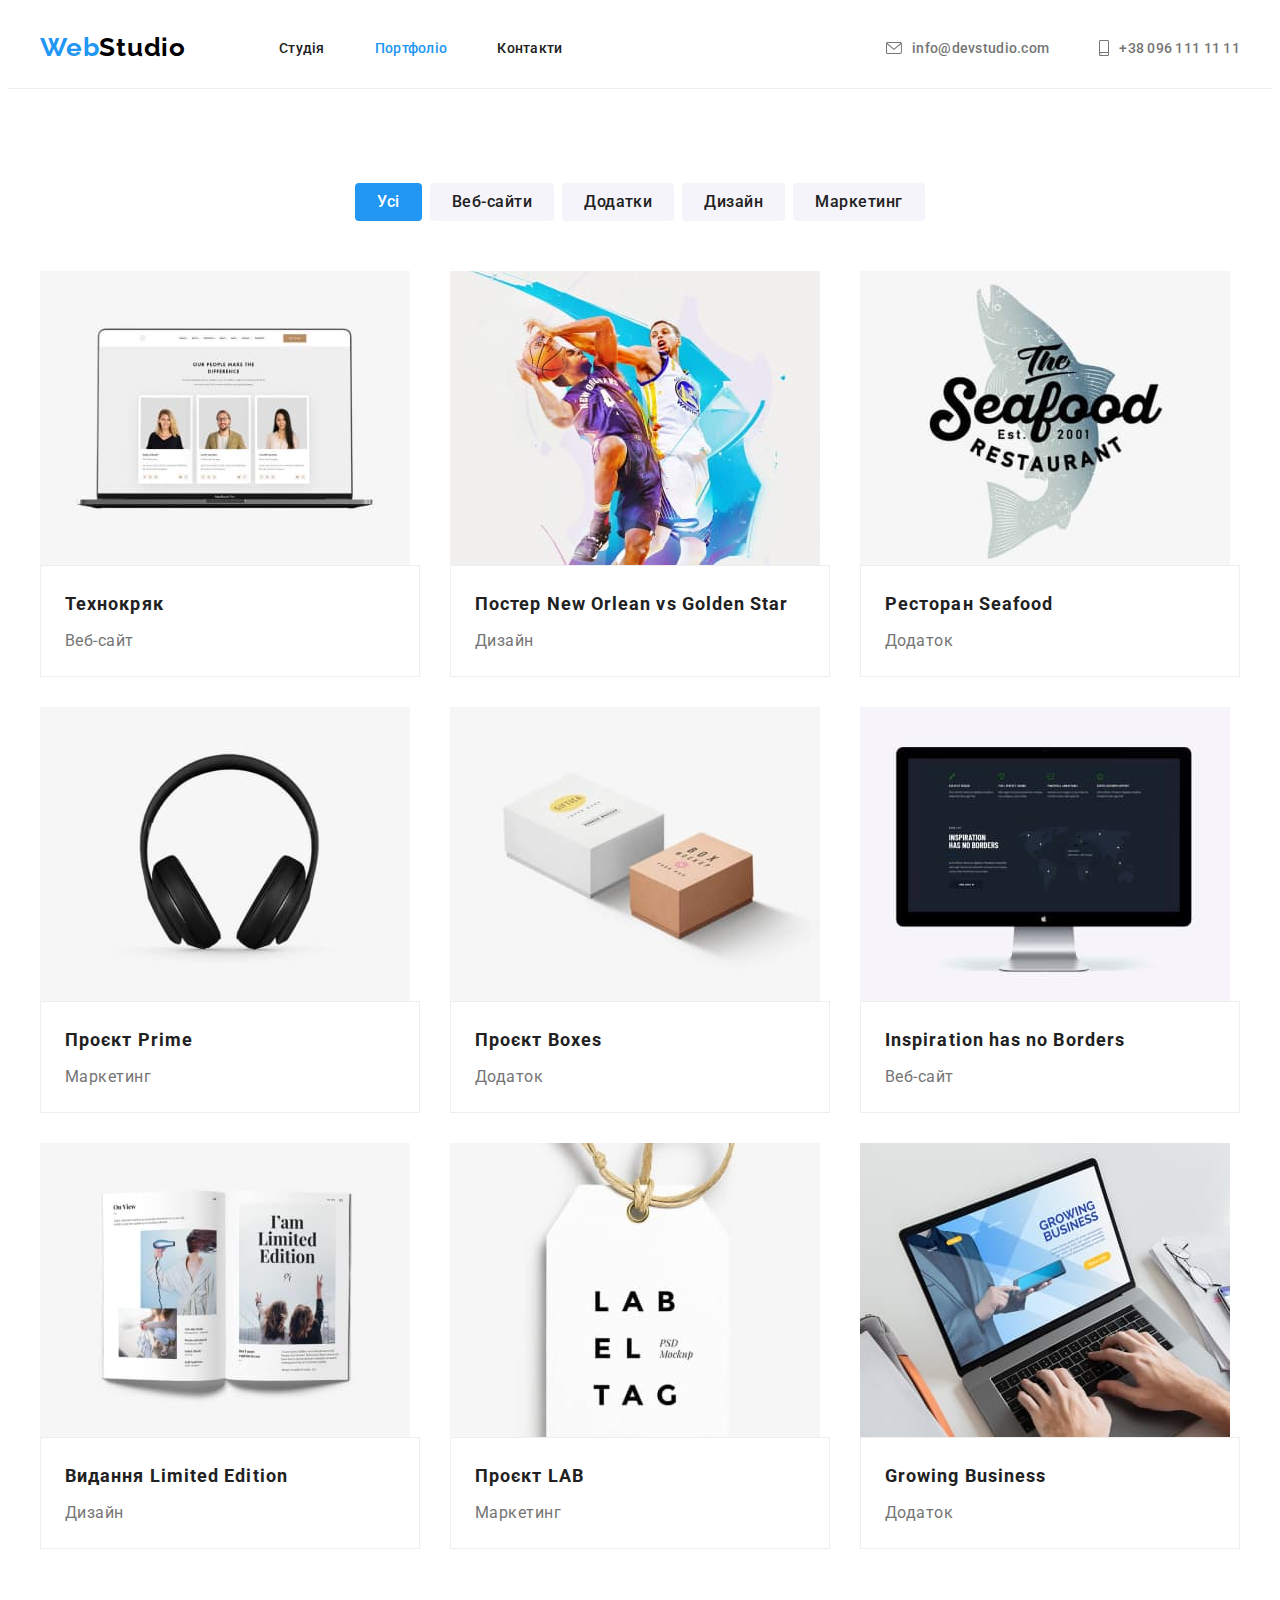
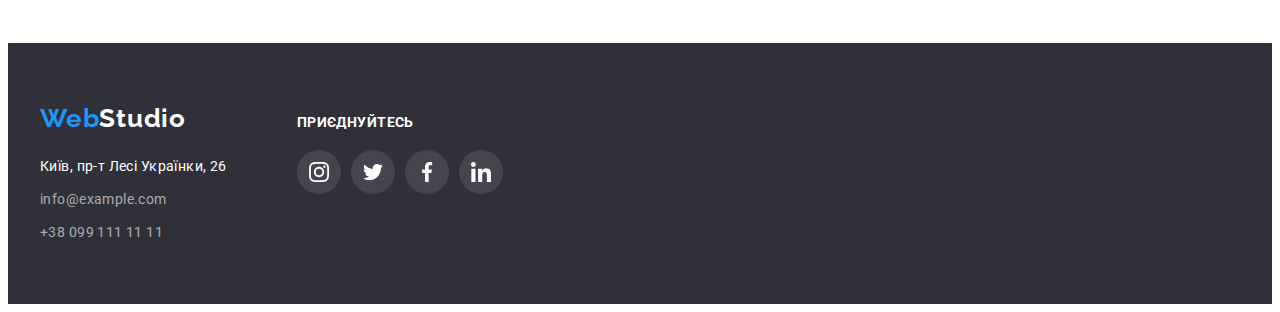
==== portfolio.html @ f05cd8a0 "Initial commit" ====
<!DOCTYPE html>
<html lang="uk">

<head>
    <meta charset="UTF-8">
    <meta http-equiv="X-UA-Compatible" content="IE=edge">
    <meta name="viewport" content="width=device-width, initial-scale=1.0">
    <title>Портфоліо</title>
    <!-- Fonts -->
    <link rel="preconnect" href="https://fonts.googleapis.com">
    <link rel="preconnect" href="https://fonts.gstatic.com" crossorigin>
    <link
        href="https://fonts.googleapis.com/css2?family=Raleway:wght@700&family=Roboto:wght@400;500;700;900&display=swap"
        rel="stylesheet">

    <link rel="stylesheet" href="https://cdnjs.cloudflare.com/ajax/libs/modern-normalize/1.1.0/modern-normalize.min.css"
        integrity="sha512-wpPYUAdjBVSE4KJnH1VR1HeZfpl1ub8YT/NKx4PuQ5NmX2tKuGu6U/JRp5y+Y8XG2tV+wKQpNHVUX03MfMFn9Q=="
        crossorigin="anonymous" referrerpolicy="no-referrer" />
    <link rel="stylesheet" href="./css/styles.css">
</head>

<body>

    <!-- Шапка -->
    <header class="header">
        <div class="container header-container">
            <nav class="header-nav">
                <a class="logo" href="./index.html"><span class="logo-accent">Web</span>Studio</a>
                <ul class="list nav-list">
                    <li><a class="link" href="./index.html">Студія</a>
                    </li>
                    <li><a class="link current" href="./portfolio.html">Портфоліо</a></li>
                    <li><a class="link" href="">Контакти</a></li>
                </ul>
            </nav>
            <ul class="list contacts-list">
                <li><a class="contacts-link" href="mailto:info@devstudio.com">
                        <svg class="contacts-icon" width="16" height="12">
                            <use href="./images/icons.svg#envelope"></use>
                        </svg>
                        info@devstudio.com
                    </a>
                </li>
                <li><a class="contacts-link" href="tel:+380961111111">
                        <svg class="contacts-icon" width="10" height="16">
                            <use href="./images/icons.svg#smartphone"></use>
                        </svg>
                        +38 096 111 11 11
                    </a>
                </li>
            </ul>
        </div>
    </header>


    <main>

        <!-- Наші проєкти -->
        <section class="section">
            <div class="container">
                <h1 class="visually-hidden">Наші проєкти</h1>
                <ul class="list filter-list">
                    <li><button class="btn-filter current" type="button">Усі</button></li>
                    <li><button class="btn-filter" type="button">Веб-сайти</button></li>
                    <li><button class="btn-filter" type="button">Додатки</button></li>
                    <li><button class="btn-filter" type="button">Дизайн</button></li>
                    <li><button class="btn-filter" type="button">Маркетинг</button></li>
                </ul>
                <ul class="list projects-container">
                    <li class="projects-item">
                        <a class="projects-link" href="">
                            <img src="./images/portfolio-img-1.jpg"
                                alt="Cайт, на якому розміщено фото трьох співробітників" width="370" height="294" />
                            <div class="projects-data">
                                <h2 class="projects-title">Технокряк</h2>
                                <p class="projects-text">Веб-сайт</p>
                            </div>
                        </a>

                    </li>
                    <li class="projects-item">
                        <a class="projects-link" href="">
                            <img src="./images/portfolio-img-2.jpg" alt="Постер з двома волейболистами під час гри"
                                width="370" height="294" />
                            <div class="projects-data">
                                <h2 class="projects-title">Постер <span lang="en">New Orlean vs Golden Star</span> </h2>
                                <p class="projects-text">Дизайн</p>
                            </div>
                        </a>

                    </li>
                    <li class="projects-item">
                        <a class="projects-link" href="">
                            <img src="./images/portfolio-img-3.jpg" alt="Емблема ресторану морської кухні" width="370"
                                height="294" />
                            <div class="projects-data">
                                <h2 class="projects-title">Ресторан <span lang="en">Seafood</span> </h2>
                                <p class="projects-text">Додаток</p>
                            </div>
                        </a>

                    </li>
                    <li class="projects-item">
                        <a class="projects-link" href="">
                            <img src="./images/portfolio-img-4.jpg" alt="Чорні накладні навушники" width="370"
                                height="294" />
                            <div class="projects-data">
                                <h2 class="projects-title">Проєкт <span lang="en">Prime</span> </h2>
                                <p class="projects-text">Маркетинг</p>
                            </div>
                        </a>

                    </li>
                    <li class="projects-item">
                        <a class="projects-link" href="">
                            <img src="./images/portfolio-img-5.jpg"
                                alt="Дві картонні коробки білого і світло-коричневого кольору різного розміру і з різними написами"
                                width="370" height="294" />
                            <div class="projects-data">
                                <h2 class="projects-title">Проєкт <span lang="en">Boxes</span> </h2>
                                <p class="projects-text">Додаток</p>
                            </div>
                        </a>

                    </li>
                    <li class="projects-item">
                        <a class="projects-link" href="">
                            <img src="./images/portfolio-img-6.jpg" alt="Монітор із відкритим веб-сайтом" width="370"
                                height="294" />
                            <div class="projects-data">
                                <h2 class="projects-title" lang="en">Inspiration has no Borders</h2>
                                <p class="projects-text">Веб-сайт</p>
                            </div>
                        </a>

                    </li>
                    <li class="projects-item">
                        <a class="projects-link" href="">
                            <img src="./images/portfolio-img-7.jpg" alt="Розгорнута брошура з фото і текстом"
                                width="370" height="294" />
                            <div class="projects-data">
                                <h2 class="projects-title">Видання <span lang="en">Limited Edition</span> </h2>
                                <p class="projects-text">Дизайн</p>
                            </div>
                        </a>

                    </li>
                    <li class="projects-item">
                        <a class="projects-link" href="">
                            <img src="./images/portfolio-img-8.jpg" alt="Біла лейба з назвою компанії" width="370"
                                height="294" />
                            <div class="projects-data">
                                <h2 class="projects-title">Проєкт <span lang="en">LAB</span> </h2>
                                <p class="projects-text">Маркетинг</p>
                            </div>
                        </a>

                    </li>
                    <li class="projects-item">
                        <a class="projects-link" href="">
                            <img src="./images/portfolio-img-9.jpg" alt="Клієнт працює на ноутбуці, де відкрито додаток"
                                width="370" height="294" />
                            <div class="projects-data">
                                <h2 class="projects-title" lang="en">Growing Business</h2>
                                <p class="projects-text">Додаток</p>
                            </div>
                        </a>

                    </li>
                </ul>
            </div>
        </section>

    </main>

    <!-- Футер -->
    <footer class="footer">
        <div class="container footer-container">
            <div class="footer-contacts">
                <a class="logo logo-footer" href="./index.html"><span class="logo-accent">Web</span><span
                        class="logo-white">Studio</span></a>
                <address class="address">
                    <ul class="list">
                        <li class="address-item"><a class="city-link" href="https://goo.gl/maps/9S3XsaZNgQBBBoRa6"
                                target="_blank" rel="noopener noreferrer nofollow">Київ, пр-т Лесі Українки, 26</a></li>
                        <li class="address-item"><a class="address-link"
                                href="mailto:info@example.com">info@example.com</a>
                        </li>
                        <li class="address-item"><a class="address-link" href="tel:+380991111111">+38 099 111 11 11</a>
                        </li>
                    </ul>
                </address>
            </div>
            <div>
                <p class="join">Приєднуйтесь</p>
                <ul class="list socials-list footer-socials">
                    <li class="list socials-item">
                        <a class="socials-link" href="instagram.com" target="_blank" rel="noopener noreferrer"
                            aria-label="instagram">
                            <svg class="socials-icon" width="20px" height="20px">
                                <use href="./images/icons.svg#instagram"></use>
                            </svg>
                        </a>
                    </li>
                    <li class="list socials-item">
                        <a class="socials-link" href="twitter.com" target="_blank" rel="noopener noreferrer"
                            aria-label="twitter">
                            <svg class="socials-icon" width="20px" height="20px">
                                <use href="./images/icons.svg#twitter"></use>
                            </svg>
                        </a>
                    </li>
                    <li class="list socials-item">
                        <a class="socials-link" href="facebook.com" target="_blank" rel="noopener noreferrer"
                            aria-label="facebook">
                            <svg class="socials-icon" width="20px" height="20px">
                                <use href="./images/icons.svg#facebook"></use>
                            </svg>
                        </a>
                    </li>
                    <li class="list socials-item">
                        <a class="socials-link" href="linkedin.com" target="_blank" rel="noopener noreferrer"
                            aria-label="linkedin">
                            <svg class="socials-icon" width="20px" height="20px">
                                <use href="./images/icons.svg#linkedin"></use>
                            </svg>
                        </a>
                    </li>

                </ul>
            </div>

        </div>
    </footer>

</body>

</html>
---- css/styles.css ----
:root {
    /* Background colors */
    --main-background-color: #ffffff;
    --secondary-background-color: #f5f4fa;
    --accent-background-color: #2f303a;
    --container-background-color: #eeeeee;
    /* Text colors */
    --main-text-color: #757575;
    --secondary-text-color: #212121;
    --accent-color: #2196f3;
    --logo-color: #000000;
    --address-color: rgba(255, 255, 255, 0.6);
    --icons-color: #AFB1B8;
    /* Fonts */
    --logo-font-family: Raleway, sans-serif;
    --main-font-family: Roboto, sans-serif;
    /* Others */
    --header-line-color: #ececec;
}

body {
    background-color: var(--main-background-color);
    color: var(--main-text-color);
    font-family: var(--main-font-family);
    font-size: 14px;
    letter-spacing: 0.03em;
}

h1,
h2,
h3,
h4,
h5,
h6,
p {
    margin: 0;
}

img {
    display: block;
    max-width: 100%;
    height: auto;
}

button {
    cursor: pointer;
    border: none;
    border-radius: 4px;

}

.section {
    padding-top: 94px;
    padding-bottom: 94px;
}

.container {
    width: 1200px;
    margin: 0 auto;
    padding: 0 15px;
}

.list {
    list-style: none;
    padding-left: 0;
    margin: 0;
}

.link {
    text-decoration: none;
}

/* Шапка */

.header {
    border-bottom: 1px solid var(--header-line-color);
}

.header-container,
.header-nav,
.nav-list {
    display: flex;
    align-items: center;
}

.nav-list {
    gap: 50px;
}

.logo {
    display: block;
    margin-right: 93px;
    padding-top: 24px;
    padding-bottom: 25px;

    color: var(--logo-color);
    font-family: var(--logo-font-family);
    font-weight: 700;
    font-size: 26px;
    line-height: calc(31 / 26);
    letter-spacing: 0.03em;
    text-decoration: none;
}

.logo-accent {
    color: var(--accent-color);
}

.contacts-list {
    display: flex;
    gap: 50px;
    margin-left: auto;
}

.link,
.contacts-link {
    display: block;
    padding-top: 32px;
    padding-bottom: 32px;
}

.link {
    color: var(--secondary-text-color);
    font-family: var(--main-font-family);
    font-weight: 500;
    font-size: 14px;
    line-height: calc(16 / 14);
    letter-spacing: 0.02em;
}

.link:hover,
.link:focus {
    color: var(--accent-color)
}

.link.current {
    color: var(--accent-color);
}

.contacts-link {
    display: flex;
    align-items: center;
    gap: 10px;

    color: var(--main-text-color);
    font-family: var(--main-font-family);
    font-weight: 500;
    font-size: 14px;
    line-height: calc(16 / 14);
    letter-spacing: 0.02em;
    text-decoration: none;
}

.contacts-link:hover,
.contacts-link:focus {
    color: var(--accent-color)
}

.contacts-icon {
    fill: currentColor;
}

/* Секція Герой */

.hero {
    padding: 200px 0;
    background-color: var(--accent-background-color);
    text-align: center;

    height: 600px;
    max-width: 1600px;
    margin-left: auto;
    margin-right: auto;
    background-image: linear-gradient(to right, rgba(47, 48, 58, 0.4), rgba(47, 48, 58, 0.4)), url(../images/img-hero.jpg);
    background-repeat: no-repeat;
    background-size: cover;
    background-position: center;
}

.hero-title {
    width: 696px;
    margin-left: auto;
    margin-right: auto;
    margin-bottom: 30px;

    color: var(--main-background-color);
    font-weight: 900;
    font-size: 44px;
    line-height: calc(60 / 44);
    letter-spacing: 0.06em;
    text-transform: uppercase;
}

.btn {

    padding-left: 32px;
    padding-right: 32px;
    padding-top: 10px;
    padding-bottom: 10px;
    min-width: 216px;

    background-color: var(--accent-color);
    color: #FFFFFF;
    font-family: var(--main-font-family);
    font-weight: 700;
    font-size: 16px;
    line-height: calc(30 / 16);
    align-items: center;
    letter-spacing: 0.06em;
}

.btn:active {
    background-color: var(--main-background-color);
}

.btn:hover,
.btn:focus {
    background-color: #188CE8;
}

/* Особливості */

.visually-hidden {
    position: absolute;
    white-space: nowrap;
    width: 1px;
    height: 1px;
    overflow: hidden;
    border: 0;
    padding: 0;
    clip: rect(0 0 0 0);
    clip-path: inset(50%);
    margin: -1px;
}

.features-container {
    display: flex;
    gap: 30px;
}

.feature-item {
    width: 270px;

}

.feature-image {
    display: flex;
    width: 270px;
    height: 120px;
    background-color: var(--secondary-background-color);
    border-radius: 4px;
    justify-content: center;
    align-items: center;
    margin-bottom: 30px;
}


.features-name {
    margin-bottom: 10px;

    color: var(--secondary-text-color);
    line-height: calc(16 / 14);
    text-transform: uppercase;
    font-size: 14px;
}

.features-text {
    line-height: calc(24 / 14);
}

.features-icon {
    flex: block;
    width: 270px;
    height: 120px;
    background-color: var(--secondary-background-color);
}

/* Чим ми займаємося */

.work-section {
    padding-bottom: 94px;
}

.work-container,
.team-container,
.clients-container {
    display: flex;
    gap: 30px;
}

.work-title,
.team-title,
.clients-title {
    margin-bottom: 50px;

    font-size: 36px;
    line-height: calc(42 / 36);
    text-align: center;
    color: var(--secondary-text-color);
}

/* Наша команда */

.team {
    background-color: var(--secondary-background-color);
}

.team-list {
    background-color: var(--main-background-color);
    box-shadow: 0px 1px 3px rgba(0, 0, 0, 0.12), 0px 1px 1px rgba(0, 0, 0, 0.14), 0px 2px 1px rgba(0, 0, 0, 0.2);
    border-radius: 0px 0px 4px 4px;
}

.team-member {
    margin-bottom: 10px;

    color: var(--secondary-text-color);
    font-weight: 500;
    font-size: 16px;
    line-height: calc(19 / 16);
    text-align: center;
}

.team-text {
    font-size: 16px;
    line-height: calc(19 / 16);
    text-align: center;
}

.team-data {
    padding-top: 30px;
    padding-left: 10px;
    padding-right: 10px;
}

.socials-list {
    display: flex;
    padding: 16px 32px 30px 32px;
    justify-content: center;
    gap: 10px;
}

.socials-link {
    display: flex;
    width: 44px;
    height: 44px;
    border-radius: 50%;
    justify-content: center;
    align-items: center;
    background-color: var(--main-background-color);
    color: var(--icons-color);
}

.socials-link:hover,
.socials-link:focus {
    color: var(--main-background-color);
    background-color: var(--accent-color);
}

.socials-icon {
    fill: currentColor;
}

/* Клієнти */

.clients-link {
    display: flex;
    width: 170px;
    height: 90px;
    border: 1px solid var(--icons-color);
    border-radius: 4px;
    justify-content: center;
    align-items: center;
    color: var(--icons-color);
}

.clients-link:hover,
.clients-link:focus {
    color: var(--accent-color);
    border-color: var(--accent-color);
}

.clients-icon {
    fill: currentColor;
}

/* Футер */

.footer {
    background-color: var(--accent-background-color);
    padding: 60px 0;
}

.footer-container {
    display: flex;
    align-items: baseline;
}

.footer-contacts {
    margin-right: 70px;
}

.logo.logo-footer {
    display: inline-block;
    margin: 0 0 20px 0;
    padding: 0
}

.logo-white {
    color: var(--main-background-color);
}

.address {
    font-style: inherit;
}

.address-item:not(:last-child) {
    margin-bottom: 9px;
}

.address-link,
.city-link {
    font-family: var(--main-font-family);
    font-weight: 400;
    font-size: 14px;
    line-height: calc(24 / 14);
    letter-spacing: 0.03em;
    text-decoration: none;
}

.city-link {
    color: var(--main-background-color);
}

.address-link {
    color: var(--address-color);
}

.address-link:hover,
.address-link:focus {
    color: var(--main-background-color);
}

.join {
    margin-bottom: 20px;

    color: var(--main-background-color);
    line-height: calc(16 / 14);
    text-transform: uppercase;
    font-size: 14px;
    font-weight: 700;
}

.footer-socials {
    display: flex;
    padding: 0;
    justify-content: center;
    gap: 10px;
}

.footer-socials .socials-link {
    background-color: rgba(255, 255, 255, 0.1);
    color: var(--main-background-color);
}

.footer-socials .socials-link:hover,
.footer-socials .socials-link:focus {
    background-color: var(--accent-color);
}

/* Наші проєкти */

.btn-filter {
    padding-left: 22px;
    padding-right: 22px;
    padding-top: 6px;
    padding-bottom: 6px;
    border-radius: 4px;

    background-color: var(--secondary-background-color);
    color: var(--secondary-text-color);
    font-family: var(--main-font-family);
    font-weight: 500;
    font-size: 16px;
    line-height: calc(26 / 16);
    text-align: center;
    letter-spacing: 0.03em;
}

.btn-filter.current {
    background-color: var(--accent-color);
    color: var(--main-background-color);
}

.btn-filter:active,
.btn-filter:hover,
.btn-filter:focus {
    background-color: var(--accent-color);
    color: var(--main-background-color);
    box-shadow: 0px 3px 1px rgba(0, 0, 0, 0.1), 0px 1px 2px rgba(0, 0, 0, 0.08), 0px 2px 2px rgba(0, 0, 0, 0.12);
}

.filter-list {
    margin-bottom: 50px;
    display: flex;
    justify-content: center;
    gap: 8px;
}

.projects-title {
    margin-bottom: 4px;

    color: var(--secondary-text-color);
    font-size: 18px;
    line-height: calc(36 / 18);
    letter-spacing: 0.06em;
}

.projects-text {
    font-size: 16px;
    line-height: calc(30 / 16);
    letter-spacing: 0.03em;
}

.projects-container {
    display: flex;
    flex-wrap: wrap;
    gap: 30px;
}

.projects-item {
    flex-basis: calc((100% - 30px * 2) / 3);
}

.projects-data {
    padding-top: 20px;
    padding-right: 24px;
    padding-bottom: 20px;
    padding-left: 24px;
    border: 1px solid var(--container-background-color);
}

.projects-link {
    display: block;
    text-decoration: none;
    color: var(--main-text-color);
}

.projects-link:hover,
.projects-link:focus {
    box-shadow: 0px 1px 1px rgba(0, 0, 0, 0.12), 0px 4px 4px rgba(0, 0, 0, 0.06), 1px 4px 6px rgba(0, 0, 0, 0.16);
}
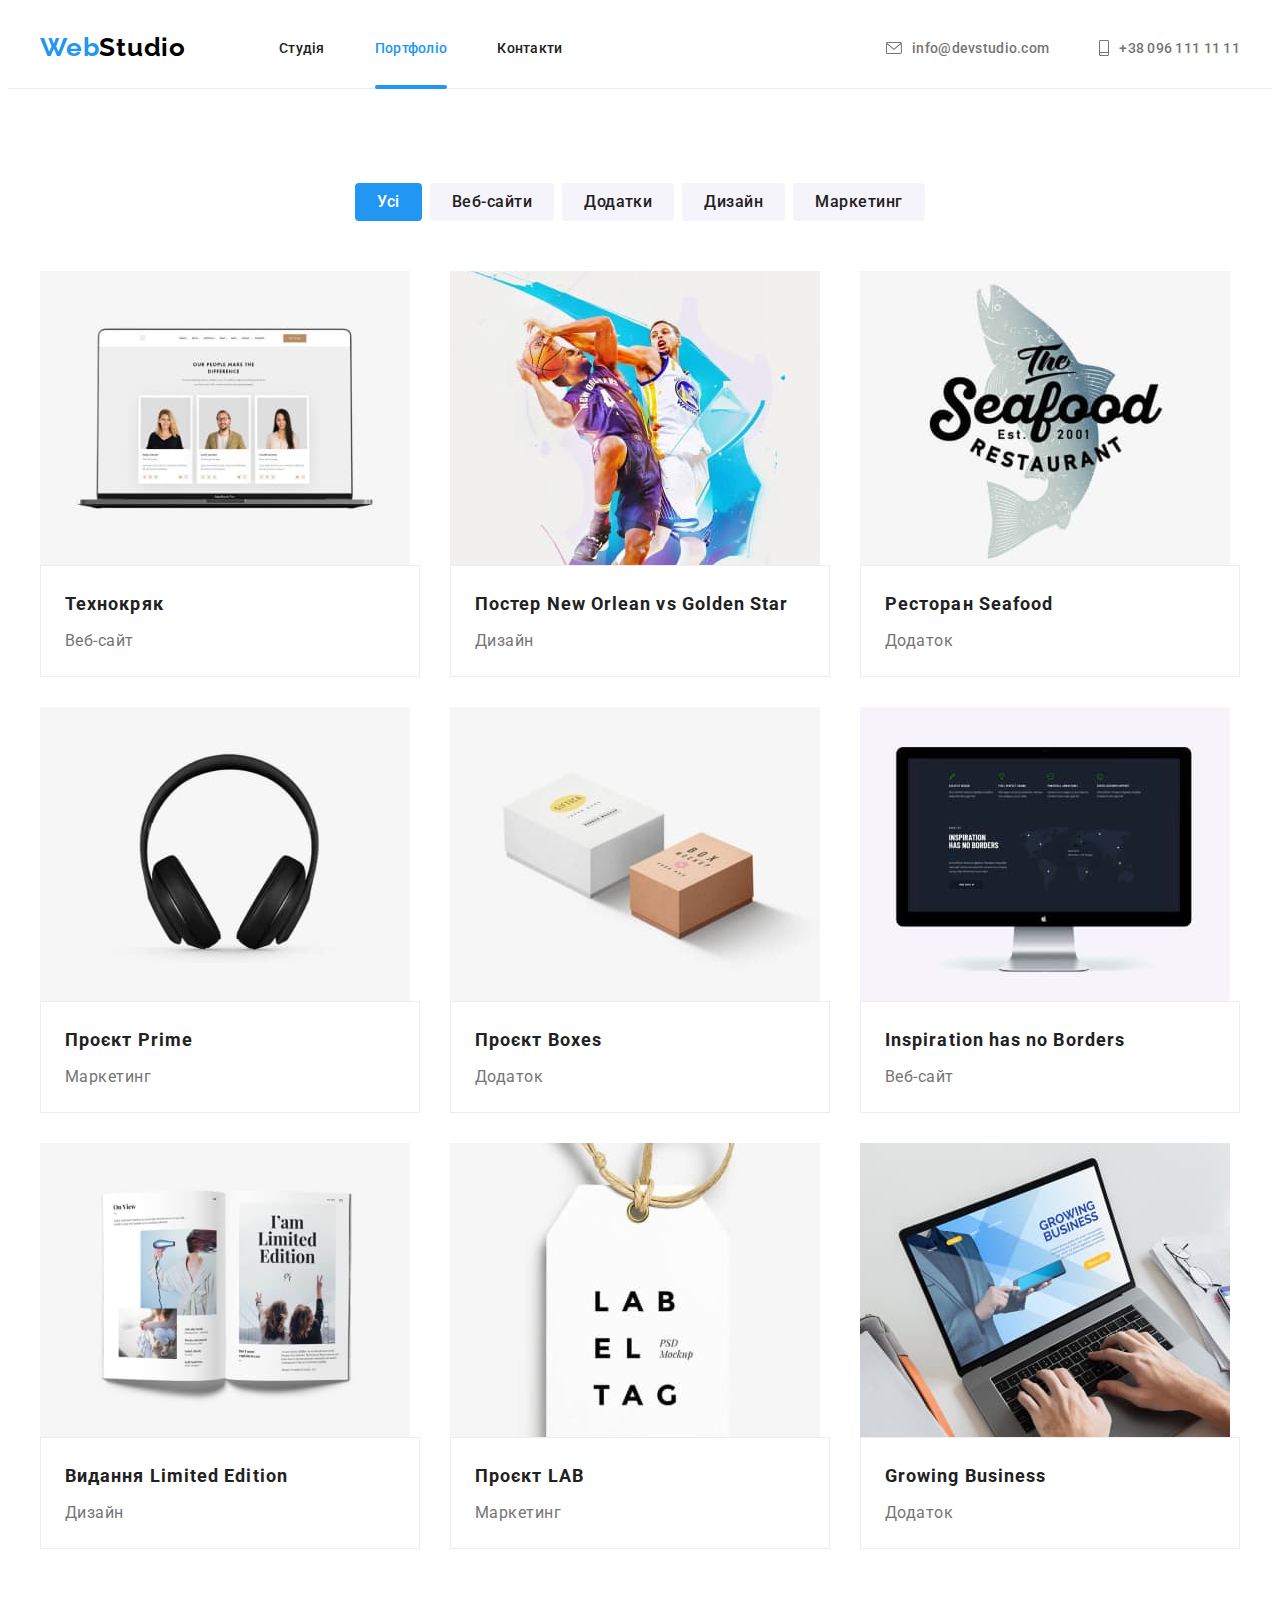
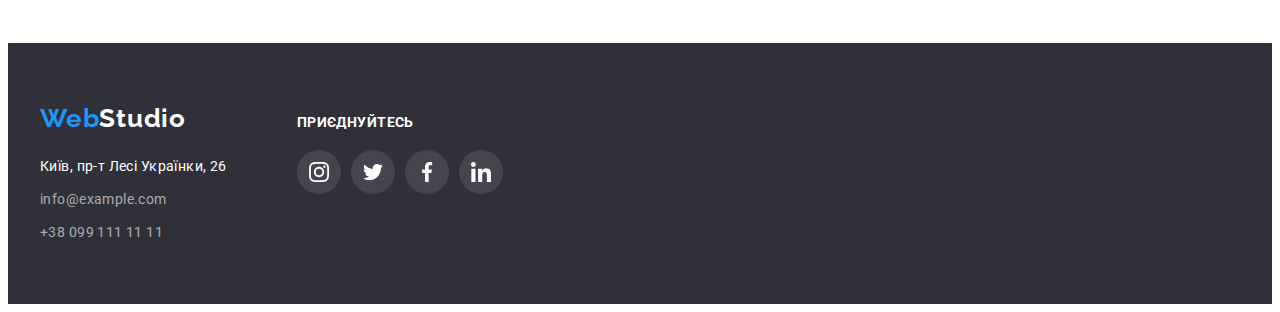
==== commit 16593877: "homework5" ====
--- a/portfolio.html
+++ b/portfolio.html
@@ -69,8 +69,15 @@
                 <ul class="list projects-container">
                     <li class="projects-item">
                         <a class="projects-link" href="">
-                            <img src="./images/portfolio-img-1.jpg"
-                                alt="Cайт, на якому розміщено фото трьох співробітників" width="370" height="294" />
+                            <div class="projects-thumb">
+                                <img src="./images/portfolio-img-1.jpg"
+                                    alt="Cайт, на якому розміщено фото трьох співробітників" width="370" height="294" />
+                                <p class="projects-overlay">Ресурс пропонує комплексні пропозиції з різним рівнем
+                                    функціоналу та сервісів. Все це
+                                    дозволить відвідувачу отримати
+                                    вичерпні відомості про компанію чи приватну особу.</p>
+                            </div>
+
                             <div class="projects-data">
                                 <h2 class="projects-title">Технокряк</h2>
                                 <p class="projects-text">Веб-сайт</p>
@@ -80,8 +87,14 @@
                     </li>
                     <li class="projects-item">
                         <a class="projects-link" href="">
-                            <img src="./images/portfolio-img-2.jpg" alt="Постер з двома волейболистами під час гри"
-                                width="370" height="294" />
+                            <div class="projects-thumb">
+                                <img src="./images/portfolio-img-2.jpg" alt="Постер з двома волейболистами під час гри"
+                                    width="370" height="294" />
+                                <p class="projects-overlay">Ресурс пропонує комплексні пропозиції з різним рівнем
+                                    функціоналу та сервісів. Все це
+                                    дозволить відвідувачу отримати
+                                    вичерпні відомості про компанію чи приватну особу.</p>
+                            </div>
                             <div class="projects-data">
                                 <h2 class="projects-title">Постер <span lang="en">New Orlean vs Golden Star</span> </h2>
                                 <p class="projects-text">Дизайн</p>
@@ -91,8 +104,14 @@
                     </li>
                     <li class="projects-item">
                         <a class="projects-link" href="">
-                            <img src="./images/portfolio-img-3.jpg" alt="Емблема ресторану морської кухні" width="370"
-                                height="294" />
+                            <div class="projects-thumb">
+                                <img src="./images/portfolio-img-3.jpg" alt="Емблема ресторану морської кухні"
+                                    width="370" height="294" />
+                                <p class="projects-overlay">Ресурс пропонує комплексні пропозиції з різним рівнем
+                                    функціоналу та сервісів. Все це
+                                    дозволить відвідувачу отримати
+                                    вичерпні відомості про компанію чи приватну особу.</p>
+                            </div>
                             <div class="projects-data">
                                 <h2 class="projects-title">Ресторан <span lang="en">Seafood</span> </h2>
                                 <p class="projects-text">Додаток</p>
@@ -102,8 +121,14 @@
                     </li>
                     <li class="projects-item">
                         <a class="projects-link" href="">
-                            <img src="./images/portfolio-img-4.jpg" alt="Чорні накладні навушники" width="370"
-                                height="294" />
+                            <div class="projects-thumb">
+                                <img src="./images/portfolio-img-4.jpg" alt="Чорні накладні навушники" width="370"
+                                    height="294" />
+                                <p class="projects-overlay">Ресурс пропонує комплексні пропозиції з різним рівнем
+                                    функціоналу та сервісів. Все це
+                                    дозволить відвідувачу отримати
+                                    вичерпні відомості про компанію чи приватну особу.</p>
+                            </div>
                             <div class="projects-data">
                                 <h2 class="projects-title">Проєкт <span lang="en">Prime</span> </h2>
                                 <p class="projects-text">Маркетинг</p>
@@ -113,9 +138,15 @@
                     </li>
                     <li class="projects-item">
                         <a class="projects-link" href="">
-                            <img src="./images/portfolio-img-5.jpg"
-                                alt="Дві картонні коробки білого і світло-коричневого кольору різного розміру і з різними написами"
-                                width="370" height="294" />
+                            <div class="projects-thumb">
+                                <img src="./images/portfolio-img-5.jpg"
+                                    alt="Дві картонні коробки білого і світло-коричневого кольору різного розміру і з різними написами"
+                                    width="370" height="294" />
+                                <p class="projects-overlay">Ресурс пропонує комплексні пропозиції з різним рівнем
+                                    функціоналу та сервісів. Все це
+                                    дозволить відвідувачу отримати
+                                    вичерпні відомості про компанію чи приватну особу.</p>
+                            </div>
                             <div class="projects-data">
                                 <h2 class="projects-title">Проєкт <span lang="en">Boxes</span> </h2>
                                 <p class="projects-text">Додаток</p>
@@ -125,8 +156,14 @@
                     </li>
                     <li class="projects-item">
                         <a class="projects-link" href="">
-                            <img src="./images/portfolio-img-6.jpg" alt="Монітор із відкритим веб-сайтом" width="370"
-                                height="294" />
+                            <div class="projects-thumb">
+                                <img src="./images/portfolio-img-6.jpg" alt="Монітор із відкритим веб-сайтом"
+                                    width="370" height="294" />
+                                <p class="projects-overlay">Ресурс пропонує комплексні пропозиції з різним рівнем
+                                    функціоналу та сервісів. Все це
+                                    дозволить відвідувачу отримати
+                                    вичерпні відомості про компанію чи приватну особу.</p>
+                            </div>
                             <div class="projects-data">
                                 <h2 class="projects-title" lang="en">Inspiration has no Borders</h2>
                                 <p class="projects-text">Веб-сайт</p>
@@ -136,8 +173,14 @@
                     </li>
                     <li class="projects-item">
                         <a class="projects-link" href="">
-                            <img src="./images/portfolio-img-7.jpg" alt="Розгорнута брошура з фото і текстом"
-                                width="370" height="294" />
+                            <div class="projects-thumb">
+                                <img src="./images/portfolio-img-7.jpg" alt="Розгорнута брошура з фото і текстом"
+                                    width="370" height="294" />
+                                <p class="projects-overlay">Ресурс пропонує комплексні пропозиції з різним рівнем
+                                    функціоналу та сервісів. Все це
+                                    дозволить відвідувачу отримати
+                                    вичерпні відомості про компанію чи приватну особу.</p>
+                            </div>
                             <div class="projects-data">
                                 <h2 class="projects-title">Видання <span lang="en">Limited Edition</span> </h2>
                                 <p class="projects-text">Дизайн</p>
@@ -147,8 +190,14 @@
                     </li>
                     <li class="projects-item">
                         <a class="projects-link" href="">
-                            <img src="./images/portfolio-img-8.jpg" alt="Біла лейба з назвою компанії" width="370"
-                                height="294" />
+                            <div class="projects-thumb">
+                                <img src="./images/portfolio-img-8.jpg" alt="Біла лейба з назвою компанії" width="370"
+                                    height="294" />
+                                <p class="projects-overlay">Ресурс пропонує комплексні пропозиції з різним рівнем
+                                    функціоналу та сервісів. Все це
+                                    дозволить відвідувачу отримати
+                                    вичерпні відомості про компанію чи приватну особу.</p>
+                            </div>
                             <div class="projects-data">
                                 <h2 class="projects-title">Проєкт <span lang="en">LAB</span> </h2>
                                 <p class="projects-text">Маркетинг</p>
@@ -158,8 +207,14 @@
                     </li>
                     <li class="projects-item">
                         <a class="projects-link" href="">
-                            <img src="./images/portfolio-img-9.jpg" alt="Клієнт працює на ноутбуці, де відкрито додаток"
-                                width="370" height="294" />
+                            <div class="projects-thumb">
+                                <img src="./images/portfolio-img-9.jpg"
+                                    alt="Клієнт працює на ноутбуці, де відкрито додаток" width="370" height="294" />
+                                <p class="projects-overlay">Ресурс пропонує комплексні пропозиції з різним рівнем
+                                    функціоналу та сервісів. Все це
+                                    дозволить відвідувачу отримати
+                                    вичерпні відомості про компанію чи приватну особу.</p>
+                            </div>
                             <div class="projects-data">
                                 <h2 class="projects-title" lang="en">Growing Business</h2>
                                 <p class="projects-text">Додаток</p>
--- a/css/styles.css
+++ b/css/styles.css
@@ -16,6 +16,7 @@
     --main-font-family: Roboto, sans-serif;
     /* Others */
     --header-line-color: #ececec;
+    --transition: 250ms cubic-bezier(0.4, 0, 0.2, 1);
 }
 
 body {
@@ -126,15 +127,32 @@
     font-size: 14px;
     line-height: calc(16 / 14);
     letter-spacing: 0.02em;
+
+    transition: color var(--transition);
 }
 
 .link:hover,
 .link:focus {
-    color: var(--accent-color)
+    color: var(--accent-color);
 }
 
 .link.current {
+    position: relative;
     color: var(--accent-color);
+}
+
+.link.current::after {
+    position: absolute;
+    left: 0;
+    bottom: -1px;
+
+    content: '';
+    display: inline-block;
+    width: 100%;
+    height: 4px;
+
+    border-radius: 2px;
+    background-color: var(--accent-color);
 }
 
 .contacts-link {
@@ -149,6 +167,8 @@
     line-height: calc(16 / 14);
     letter-spacing: 0.02em;
     text-decoration: none;
+
+    transition: color var(--transition);
 }
 
 .contacts-link:hover,
@@ -207,15 +227,82 @@
     line-height: calc(30 / 16);
     align-items: center;
     letter-spacing: 0.06em;
-}
-
-.btn:active {
-    background-color: var(--main-background-color);
+
+    transition: background-color var(--transition);
 }
 
 .btn:hover,
 .btn:focus {
     background-color: #188CE8;
+}
+
+.backdrop {
+    position: fixed;
+    top: 0;
+    left: 0;
+    z-index: 1;
+    width: 100%;
+    height: 100%;
+    background-color: rgba(0, 0, 0, 0.2);
+    opacity: 1;
+    transition: opacity var(--transition);
+    /* transform: scale(0); */
+}
+
+.modal {
+    position: absolute;
+    top: 50%;
+    left: 50%;
+    transform: translate(-50%, -50%) scale(1);
+
+    min-height: 581px;
+    min-width: 528px;
+    background-color: var(--main-background-color);
+    box-shadow: 0px 1px 3px rgba(0, 0, 0, 0.12), 0px 1px 1px rgba(0, 0, 0, 0.14), 0px 2px 1px rgba(0, 0, 0, 0.2);
+    border-radius: 4px;
+
+    transition: transform var(--transition);
+}
+
+.modal-icon {
+    fill: currentColor;
+}
+
+.modal-btn {
+    position: absolute;
+    top: 8px;
+    right: 8px;
+
+    display: flex;
+    width: 30px;
+    height: 30px;
+    justify-content: center;
+    align-items: center;
+    padding: 0;
+
+    border: 1px solid rgba(0, 0, 0, 0.1);
+    border-radius: 50%;
+    background-color: #FFFFFF;
+    color: #000000;
+    transition: color var(--transition), border-color var(--transition);
+
+}
+
+.modal-btn:hover,
+.modal-btn:focus {
+    color: var(--accent-color);
+    border-color: var(--accent-color);
+    /* box-shadow: (0px 4px 4px rgba(0, 0, 0, 0.25)); */
+}
+
+.is-hidden {
+    visibility: hidden;
+    opacity: 0;
+    pointer-events: none;
+}
+
+.is-hidden .modal {
+    transform: translate(-50%, -50%) scale(0.5)
 }
 
 /* Особливості */
@@ -299,6 +386,26 @@
     color: var(--secondary-text-color);
 }
 
+.work-name {
+    position: absolute;
+    bottom: 0;
+    left: 0;
+    width: 100%;
+    height: 70px;
+    padding: 27px 10px;
+
+    background-color: rgba(47, 48, 58, 0.8);
+    color: var(--main-background-color);
+    font-weight: 700;
+    line-height: calc(16 / 14);
+    text-transform: uppercase;
+    text-align: center;
+}
+
+.work-thumb {
+    position: relative;
+}
+
 /* Наша команда */
 
 .team {
@@ -349,6 +456,8 @@
     align-items: center;
     background-color: var(--main-background-color);
     color: var(--icons-color);
+
+    transition: color var(--transition), background-color var(--transition);
 }
 
 .socials-link:hover,
@@ -372,6 +481,8 @@
     justify-content: center;
     align-items: center;
     color: var(--icons-color);
+
+    transition: color var(--transition), border-color var(--transition);
 }
 
 .clients-link:hover,
@@ -434,6 +545,8 @@
 
 .address-link {
     color: var(--address-color);
+
+    transition: color var(--transition);
 }
 
 .address-link:hover,
@@ -461,6 +574,8 @@
 .footer-socials .socials-link {
     background-color: rgba(255, 255, 255, 0.1);
     color: var(--main-background-color);
+
+    transition: background-color var(--transition);
 }
 
 .footer-socials .socials-link:hover,
@@ -485,6 +600,9 @@
     line-height: calc(26 / 16);
     text-align: center;
     letter-spacing: 0.03em;
+
+    transition: background-color var(--transition), color var(--transition),
+        box-shadow var(--transition);
 }
 
 .btn-filter.current {
@@ -544,9 +662,43 @@
     display: block;
     text-decoration: none;
     color: var(--main-text-color);
+
+    transition: box-shadow var(--transition)
 }
 
 .projects-link:hover,
 .projects-link:focus {
     box-shadow: 0px 1px 1px rgba(0, 0, 0, 0.12), 0px 4px 4px rgba(0, 0, 0, 0.06), 1px 4px 6px rgba(0, 0, 0, 0.16);
+}
+
+.projects-thumb {
+    position: relative;
+    overflow: hidden;
+}
+
+.projects-overlay {
+    position: absolute;
+    bottom: 0;
+    left: 0;
+    width: 100%;
+    height: 100%;
+
+    display: flex;
+    align-items: center;
+    justify-content: center;
+    padding-left: 24px;
+    padding-right: 24px;
+
+    color: var(--main-background-color);
+    background-color: rgba(33, 150, 243, 0.9);
+    font-size: 18px;
+    line-height: calc(28 / 18);
+
+    transform: translateY(100%);
+    transition: transform var(--transition);
+}
+
+.projects-link:hover .projects-overlay,
+.projects-link:focus .projects-overlay {
+    transform: translateY(0);
 }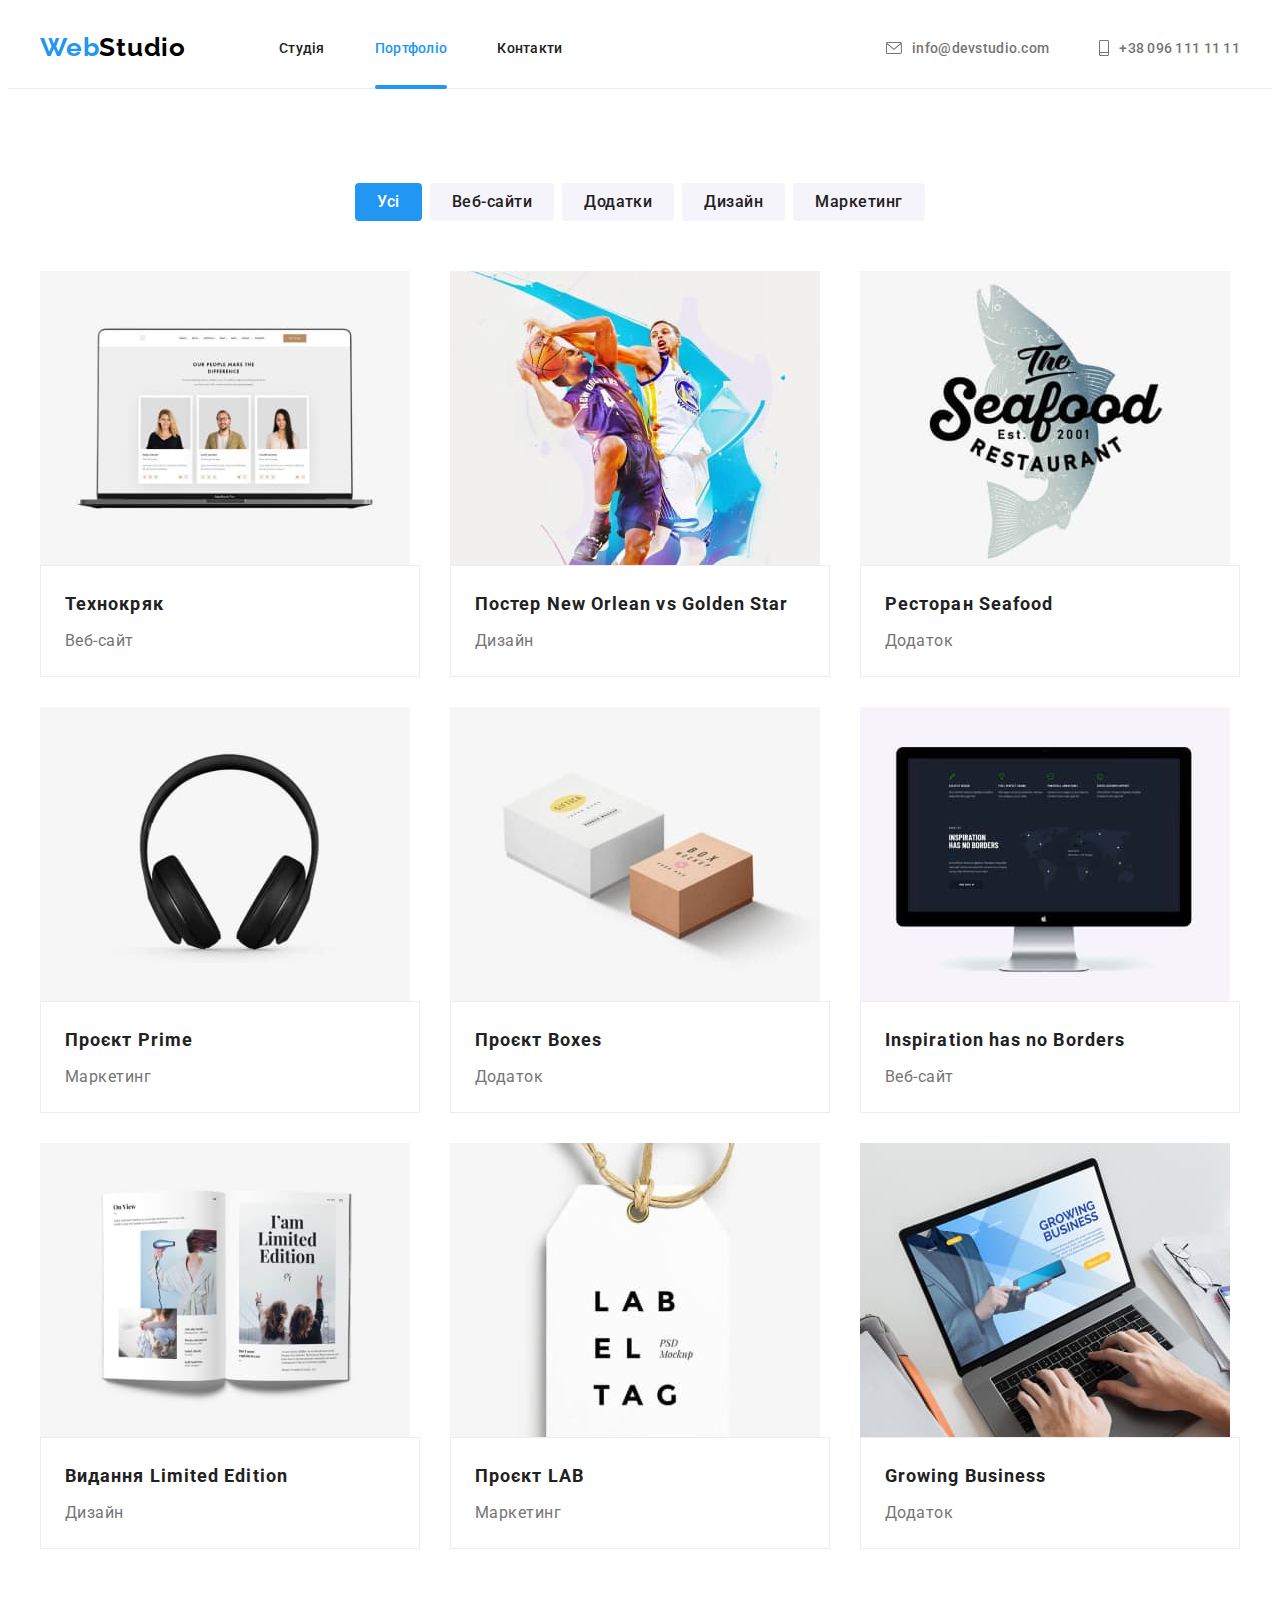
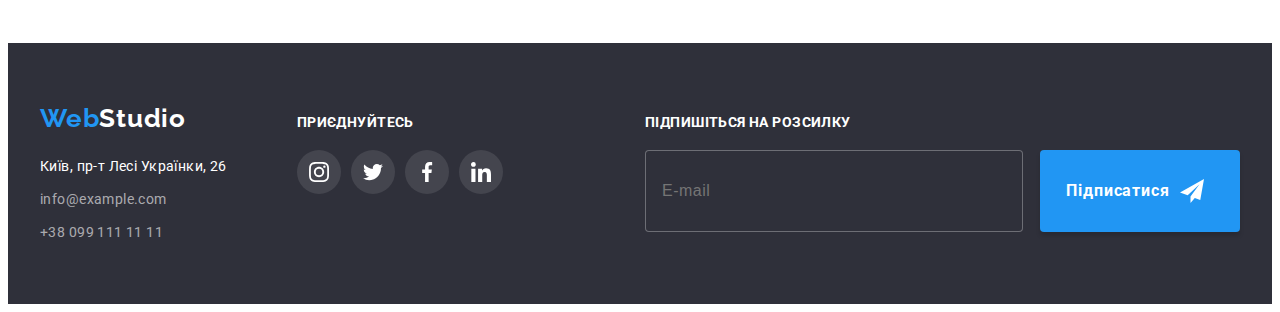
==== commit 1f8c0c7b: "homework6-draft" ====
--- a/portfolio.html
+++ b/portfolio.html
@@ -284,7 +284,19 @@
 
                 </ul>
             </div>
-
+            <div class="footer-sign">
+                <p class="join">Підпишіться на розсилку</p>
+                <form class="footer-form">
+                    <label class="footer-form-field">
+                        <input class="footer-form-input" type="email" name="user-email" placeholder="E-mail">
+                    </label>
+                    <button class=" btn footer-form-btn" type="submit">Підписатися
+                        <svg class="footer-btn-icon" width="24" height="24">
+                            <use href="./images/icons.svg#icon-send"></use>
+                        </svg>
+                    </button>
+                </form>
+            </div>
         </div>
     </footer>
 
--- a/css/styles.css
+++ b/css/styles.css
@@ -218,6 +218,7 @@
     padding-top: 10px;
     padding-bottom: 10px;
     min-width: 216px;
+    border-radius: 4px;
 
     background-color: var(--accent-color);
     color: #FFFFFF;
@@ -227,6 +228,7 @@
     line-height: calc(30 / 16);
     align-items: center;
     letter-spacing: 0.06em;
+    box-shadow: 0px 4px 4px rgba(0, 0, 0, 0.15);
 
     transition: background-color var(--transition);
 }
@@ -245,7 +247,7 @@
     height: 100%;
     background-color: rgba(0, 0, 0, 0.2);
     opacity: 1;
-    transition: opacity var(--transition);
+    transition: opacity var(--transition), visibility var(--transition);
     /* transform: scale(0); */
 }
 
@@ -256,7 +258,7 @@
     transform: translate(-50%, -50%) scale(1);
 
     min-height: 581px;
-    min-width: 528px;
+    width: 528px;
     background-color: var(--main-background-color);
     box-shadow: 0px 1px 3px rgba(0, 0, 0, 0.12), 0px 1px 1px rgba(0, 0, 0, 0.14), 0px 2px 1px rgba(0, 0, 0, 0.2);
     border-radius: 4px;
@@ -303,6 +305,45 @@
 
 .is-hidden .modal {
     transform: translate(-50%, -50%) scale(0.5)
+}
+
+.order-form {
+    padding: 40px;
+    /* width: 448px; */
+}
+
+.order-form-title {
+    display: block;
+    margin-bottom: 12px;
+
+    font-size: 20px;
+    line-height: calc(23 / 20);
+    text-align: center;
+    letter-spacing: 0.03em;
+    color: var(--secondary-text-color);
+}
+
+.order-form-group {
+    display: flex;
+    flex-direction: column;
+    margin-bottom: 20px;
+    text-align: left;
+}
+
+.order-form-label {
+    font-size: 12px;
+    line-height: calc(14 / 12);
+    letter-spacing: 0.01em;
+
+}
+
+.order-form-comments {
+    resize: none;
+}
+
+.order-form-agreement {
+    display: inline-block;
+    margin-bottom: 30px;
 }
 
 /* Особливості */
@@ -389,17 +430,18 @@
 .work-name {
     position: absolute;
     bottom: 0;
-    left: 0;
     width: 100%;
     height: 70px;
-    padding: 27px 10px;
+    display: flex;
+    align-items: center;
+    justify-content: center;
 
     background-color: rgba(47, 48, 58, 0.8);
     color: var(--main-background-color);
     font-weight: 700;
     line-height: calc(16 / 14);
     text-transform: uppercase;
-    text-align: center;
+
 }
 
 .work-thumb {
@@ -583,6 +625,54 @@
     background-color: var(--accent-color);
 }
 
+.footer-sign {
+    margin-left: auto;
+}
+
+.footer-form {
+    display: flex;
+    gap: 17px;
+}
+
+.footer-form-input {
+    width: 358px;
+    height: 50px;
+    padding-top: 15px;
+    padding-bottom: 15px;
+    padding-left: 16px;
+    border: 1px solid rgba(255, 255, 255, 0.3);
+    border-radius: 4px;
+    outline: transparent;
+
+    font-size: 16px;
+    letter-spacing: 0.03em;
+    color: var(--address-color);
+    background-color: var(--accent-background-color);
+
+    transition: border-color var(--transition);
+}
+
+.footer-form-input:hover,
+.footer-form-input:focus {
+    border-color: var(--accent-color);
+}
+
+.footer-form-btn {
+    display: flex;
+    gap: 10px;
+    padding-left: 23px;
+    padding-right: 33px;
+    padding-top: 10px;
+    padding-bottom: 10px;
+    min-width: 200px;
+    align-items: center;
+    justify-content: center;
+}
+
+.footer-btn-icon {
+    fill: currentColor;
+}
+
 /* Наші проєкти */
 
 .btn-filter {
